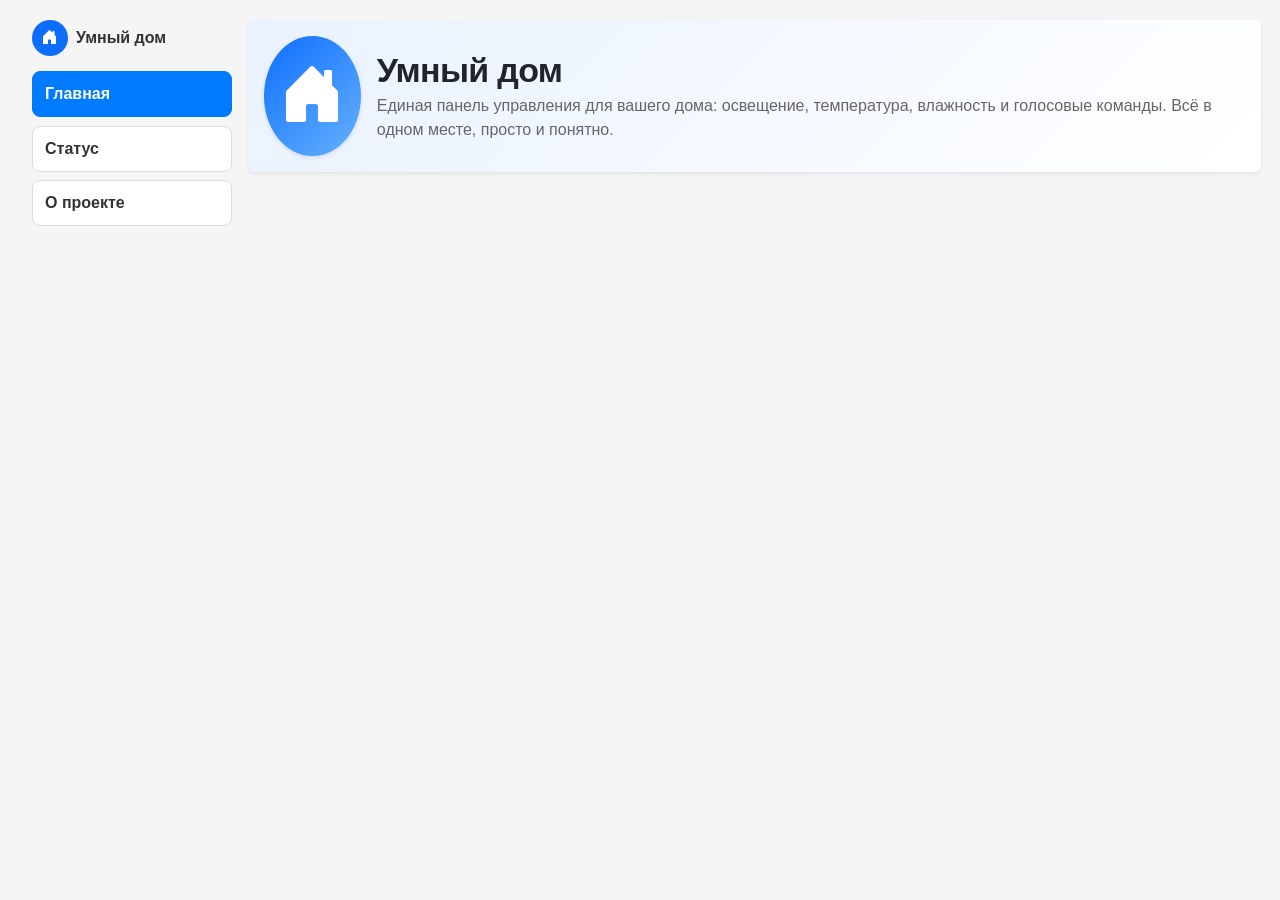
==== static/templates/index.html @ aaf6d6c1 "kaka" ====
<!DOCTYPE html>
<html lang="ru">
<head>
    <meta charset="UTF-8">
    <meta name="viewport" content="width=device-width, initial-scale=1, maximum-scale=1" />
    <title>Умный дом</title>
    <link href="https://cdn.jsdelivr.net/npm/bootstrap@5.3.3/dist/css/bootstrap.min.css" rel="stylesheet">
    <link href="https://cdn.jsdelivr.net/npm/bootstrap-icons@1.11.3/font/bootstrap-icons.css" rel="stylesheet">
    <link rel="stylesheet" href="/static/css/main.css">
    <style>
      .layout { display: flex; gap: 16px; }
      #sidebar { width: 200px; min-width: 200px; }
      #sidebar .tab-btn { display: block; width: 100%; text-align: left; padding: 10px 12px; border: 1px solid #d0d7de; background: #ffffff; color:#0a0a0a; border-radius: 8px; margin-bottom: 8px; cursor: pointer; font-weight: 600; }
      #sidebar .tab-btn.active { background: #0d6efd; color: #fff; border-color: #0d6efd; }
      #sidebar .tab-btn:hover { background:#f1f5ff; }
      main { flex: 1; }
      .hero { display: flex; align-items: center; gap: 16px; padding: 32px 0; }
      .hero-logo { width: 120px; height: 120px; border-radius: 50%; background: linear-gradient(135deg, #0d6efd, #66b2ff); display:flex; align-items:center; justify-content:center; color:#fff; font-size: 64px; box-shadow: 0 8px 24px rgba(13,110,253,0.25); }
      .hero-title { margin: 0; font-size: 28px; }
      .hero-sub { margin: 4px 0 0 0; color: #444; line-height:1.5; }
    </style>
</head>
<body>
  <div class="container-fluid layout">
    <aside id="sidebar" class="col-12 col-md-3 col-lg-2">
      <div class="d-flex align-items-center gap-2 mb-3">
        <div class="d-flex align-items-center justify-content-center rounded-circle" style="width:36px;height:36px;background:#0d6efd;color:#fff;font-weight:700;"><i class="bi bi-house-door-fill"></i></div>
        <div class="fw-bold">Умный дом</div>
      </div>
      <div class="nav flex-column nav-pills" role="tablist" aria-orientation="vertical">
        <button class="tab-btn btn btn-outline-primary active w-100 mb-2" data-tab="tab-home">Главная</button>
        <button class="tab-btn btn btn-outline-primary w-100 mb-2" data-tab="tab-status">Статус</button>
        <button class="tab-btn btn btn-outline-primary w-100" data-tab="tab-about">О проекте</button>
      </div>
    </aside>

    <main class="col-12 col-md-9 col-lg-10">
      <section id="tab-home" class="tab-pane">
        <div class="hero card border-0 shadow-sm p-3" style="background: linear-gradient(135deg, #e9f2ff, #ffffff);">
          <div class="d-flex align-items-center gap-3">
            <div class="hero-logo d-flex align-items-center justify-content-center bg-primary text-white"><i class="bi bi-house-door-fill"></i></div>
            <div>
              <h1 class="hero-title">Умный дом</h1>
              <p class="hero-sub mb-0">Единая панель управления для вашего дома: освещение, температура, влажность и голосовые команды. Всё в одном месте, просто и понятно.</p>
            </div>
          </div>
        </div>
      </section>

      <section id="tab-status" class="tab-pane" style="display:none;">
        <div id="status" class="card border-0 shadow-sm mb-3 p-3">
          <h2 class="mb-3">Статус устройств</h2>
          <div id="status-grid" class="status-grid"></div>
        </div>
        
        <div id="voice" class="card border-0 shadow-sm mb-3 p-3">
          <h2>Голосовое управление</h2>
          <button id="voice-record" class="btn btn-primary" title="Зажмите и держите для записи голосовой команды"><i class="bi bi-mic-fill"></i></button>
          <div class="text-muted mt-2" style="font-size: 14px;">Зажмите и держите кнопку для записи</div>
          <pre id="voice-out" class="mt-2"></pre>
        </div>
        
        <div id="command" class="card border-0 shadow-sm p-3">
          <h2>Команда</h2>
          <div class="d-flex gap-2 mb-2">
            <input type="text" id="command-input" class="form-control" placeholder="Например: включи свет в зале" />
            <button id="send-command" class="btn btn-primary">Отправить</button>
          </div>
          <div id="response" class="border-start border-3 border-primary bg-light rounded p-2" style="min-height: 20px;"></div>
        </div>
      </section>

      <section id="tab-about" class="tab-pane" style="display:none;">
        <div class="card border-0 shadow-sm p-3 mb-3">
          <h2>О проекте</h2>
          <div class="mt-2">
            <h3 class="text-primary mb-2">Web Service Home</h3>
            <p class="mb-1"><strong>Версия:</strong> 2.0.0</p>
            <p class="mb-1"><strong>Протокол:</strong> HTTPS</p>
            <p class="mb-1"><strong>Описание:</strong> Минималистичная сине‑белая тема. Управление устройствами и датчиками, голосовой ввод.</p>
            <p class="mb-0"><strong>Создано при поддержке:</strong> ИИ-COPILOT</p>
          </div>
        </div>
        <div class="card border-0 shadow-sm p-3">
          <h4 class="text-success"><i class="bi bi-mic-fill"></i> Распознавание речи</h4>
          <p class="mb-0">Система использует Whisper для распознавания голосовых команд на русском языке.</p>
        </div>
      </section>
    </main>
  </div>
  <script src="/static/js/script.js"></script>
</body>
</html>
---- static/css/main.css ----
/* Theme variables */
:root {
    --bg: #f5f5f5;
    --panel: #ffffff;
    --text: #333333;
    --muted: #666666;
    --primary: #007bff;
    --primary-hover: #0056b3;
    --border: #dddddd;
    --shadow: 0 2px 4px rgba(0,0,0,0.1);
    --radius: 8px;
}

/* Base */
body {
    font-family: Arial, sans-serif;
    color: var(--text);
    background: var(--bg);
    margin: 0;
    padding: 20px;
}

h1 { margin: 0 0 8px 0; font-weight: bold; }
h2 { margin: 0 0 12px 0; font-weight: bold; }

/* Panels */
#status, #command, #rooms, #voice, #camera, #about, #devices {
    background: var(--panel);
    border: 1px solid var(--border);
    border-radius: var(--radius);
    padding: 16px;
    box-shadow: var(--shadow);
    margin-bottom: 16px;
}

/* Sidebar tabs */
#sidebar .tab-btn {
    background: var(--panel) !important;
    color: var(--text) !important;
    border: 1px solid var(--border) !important;
    border-radius: var(--radius) !important;
    transition: background .15s ease, color .15s ease, border-color .15s ease, transform .05s ease;
}
#sidebar .tab-btn:hover { background: #f5f7ff !important; }
#sidebar .tab-btn.active { background: var(--primary) !important; color: #fff !important; border-color: var(--primary) !important; transform: translateY(-1px); }

/* Buttons */
button {
    padding: 8px 16px;
    background: var(--primary);
    color: white;
    border: none;
    border-radius: var(--radius);
    cursor: pointer;
}

button:hover {
    background: var(--primary-hover);
}

/* Voice recording button */
#voice-record {
    width: 80px;
    height: 80px;
    border-radius: 50%;
    background: var(--primary);
    color: white;
    border: none;
    cursor: pointer;
    font-size: 24px;
    font-weight: 600;
    display: flex;
    align-items: center;
    justify-content: center;
    transition: all 0.3s ease;
    box-shadow: 0 4px 12px rgba(13, 110, 253, 0.3);
    margin: 0 auto 16px auto;
}

#voice-record:hover {
    background: var(--primary-hover);
    transform: scale(1.05);
    box-shadow: 0 6px 16px rgba(13, 110, 253, 0.4);
}

#voice-record:active {
    transform: scale(0.95);
}

#voice-record.recording {
    background: #dc3545;
    animation: pulse 1.5s infinite;
}

@keyframes pulse {
    0% { transform: scale(1); }
    50% { transform: scale(1.1); }
    100% { transform: scale(1); }
}

/* Inputs */
input[type="text"], select {
    width: 100%;
    max-width: 480px;
    padding: 10px 12px;
    border: 1px solid var(--border);
    border-radius: 10px;
    background: #fff;
}

/* Range sliders */
input[type="range"] { width: 100%; accent-color: var(--primary); }

/* Room cards */
.room-card {
    background: var(--panel);
    border: 1px solid var(--border);
    border-radius: var(--radius);
    padding: 20px;
    margin-bottom: 20px;
    box-shadow: var(--shadow);
    transition: all 0.3s ease;
}

.room-card:hover {
    transform: translateY(-2px);
    box-shadow: 0 4px 12px rgba(0,0,0,0.15);
}

.room-card h3 {
    margin: 0 0 15px 0;
    color: var(--primary);
    font-size: 18px;
    font-weight: bold;
}

.room-stats {
    margin: 15px 0;
    font-size: 14px;
    line-height: 1.6;
}

.room-stats div {
    margin: 5px 0;
    padding: 5px 0;
    border-bottom: 1px solid #f0f0f0;
}

.room-controls {
    display: flex;
    gap: 15px;
    flex-wrap: wrap;
    margin-top: 15px;
}

.room-controls .control-group {
    display: flex;
    flex-direction: column;
    gap: 8px;
    min-width: 150px;
}

.room-controls button {
    padding: 8px 12px;
    font-size: 12px;
    border-radius: 6px;
}

.light-btn-on {
    background: #28a745 !important;
    color: white !important;
    font-weight: bold;
    font-size: 14px;
    padding: 12px 20px;
    border-radius: 8px;
    border: none;
    cursor: pointer;
    transition: all 0.3s ease;
    box-shadow: 0 2px 4px rgba(40, 167, 69, 0.3);
    margin-right: 10px;
}

.light-btn-on:hover {
    background: #218838 !important;
    transform: translateY(-1px);
    box-shadow: 0 4px 8px rgba(40, 167, 69, 0.4);
}

.light-btn-off {
    background: #dc3545 !important;
    color: white !important;
    font-weight: bold;
    font-size: 14px;
    padding: 12px 20px;
    border-radius: 8px;
    border: none;
    cursor: pointer;
    transition: all 0.3s ease;
    box-shadow: 0 2px 4px rgba(220, 53, 69, 0.3);
}

.light-btn-off:hover {
    background: #c82333 !important;
    transform: translateY(-1px);
    box-shadow: 0 4px 8px rgba(220, 53, 69, 0.4);
}

.light-btn-on:disabled, .light-btn-off:disabled {
    background: #6c757d !important;
    cursor: not-allowed;
    opacity: 0.7;
}

/* Curtain buttons */
.curtain-btn-open {
    background: #17a2b8 !important;
    color: white !important;
    font-weight: bold;
    font-size: 14px;
    padding: 12px 20px;
    border-radius: 8px;
    border: none;
    cursor: pointer;
    transition: all 0.3s ease;
    box-shadow: 0 2px 4px rgba(23, 162, 184, 0.3);
    margin-right: 10px;
}

.curtain-btn-open:hover {
    background: #138496 !important;
    transform: translateY(-1px);
    box-shadow: 0 4px 8px rgba(23, 162, 184, 0.4);
}

.curtain-btn-close {
    background: #6c757d !important;
    color: white !important;
    font-weight: bold;
    font-size: 14px;
    padding: 12px 20px;
    border-radius: 8px;
    border: none;
    cursor: pointer;
    transition: all 0.3s ease;
    box-shadow: 0 2px 4px rgba(108, 117, 125, 0.3);
}

.curtain-btn-close:hover {
    background: #5a6268 !important;
    transform: translateY(-1px);
    box-shadow: 0 4px 8px rgba(108, 117, 125, 0.4);
}

/* Vacuum buttons */
.vacuum-btn-start {
    background: #fd7e14 !important;
    color: white !important;
    font-weight: bold;
    font-size: 14px;
    padding: 12px 20px;
    border-radius: 8px;
    border: none;
    cursor: pointer;
    transition: all 0.3s ease;
    box-shadow: 0 2px 4px rgba(253, 126, 20, 0.3);
    margin-right: 10px;
}

.vacuum-btn-start:hover {
    background: #e8650e !important;
    transform: translateY(-1px);
    box-shadow: 0 4px 8px rgba(253, 126, 20, 0.4);
}

.vacuum-btn-stop {
    background: #dc3545 !important;
    color: white !important;
    font-weight: bold;
    font-size: 14px;
    padding: 12px 20px;
    border-radius: 8px;
    border: none;
    cursor: pointer;
    transition: all 0.3s ease;
    box-shadow: 0 2px 4px rgba(220, 53, 69, 0.3);
}

.vacuum-btn-stop:hover {
    background: #c82333 !important;
    transform: translateY(-1px);
    box-shadow: 0 4px 8px rgba(220, 53, 69, 0.4);
}

.curtain-btn-open:disabled, .curtain-btn-close:disabled,
.vacuum-btn-start:disabled, .vacuum-btn-stop:disabled {
    background: #6c757d !important;
    cursor: not-allowed;
    opacity: 0.7;
}

.room-sliders {
    margin-top: 20px;
    padding-top: 15px;
    border-top: 1px solid #f0f0f0;
}

.slider-group {
    margin: 15px 0;
}

.slider-group label {
    display: block;
    margin-bottom: 8px;
    font-weight: bold;
    color: var(--text);
}

.slider-group input[type="range"] {
    width: 100%;
    height: 6px;
    border-radius: 3px;
    background: #ddd;
    outline: none;
    -webkit-appearance: none;
    appearance: none;
}

.slider-group input[type="range"]::-webkit-slider-thumb {
    -webkit-appearance: none;
    appearance: none;
    width: 20px;
    height: 20px;
    border-radius: 50%;
    background: var(--primary);
    cursor: pointer;
}

.slider-group input[type="range"]::-moz-range-thumb {
    width: 20px;
    height: 20px;
    border-radius: 50%;
    background: var(--primary);
    cursor: pointer;
    border: none;
}
.room-card b { font-size: 16px; }
.room-card .t-val, .room-card .h-val { font-weight: 700; }

/* Room visual header */
.room-card .room-hero { position: relative; height: 140px; border-radius: 10px; overflow: hidden; background: linear-gradient(180deg, #eef2ff 0%, #f6f8ff 100%); border: 1px solid var(--border); }
.room-card .room-hero-img { width:100%; height:100%; object-fit: cover; display:block; opacity: .25; filter: saturate(1.05) contrast(1.05); }
.room-card .overlay { display:none; }
.room-card .room-hero-emoji { position:absolute; left:12px; top:10px; font-size:56px; z-index:1; filter: drop-shadow(0 1px 4px rgba(0,0,0,0.25)); }
.room-card .room-hero-content { position: absolute; left: 88px; right: 12px; bottom: 12px; display:flex; align-items:center; justify-content: space-between; gap:10px; color: var(--text); z-index:1; }
.room-card .room-title { font-size: 20px; font-weight: 800; text-shadow: none; }
.room-card .room-actions button { background: #fff; color: var(--text); border:1px solid var(--border); }
.room-card .room-actions button:hover { background: #f5f7ff; }
.room-card .room-body { margin-top: 10px; display: grid; grid-template-columns: 1fr 1fr; gap: 10px; }
.room-stat { background:#fff; border:1px solid var(--border); border-radius:10px; padding:10px; display:flex; align-items:center; justify-content:space-between; }
.room-stat .label { color: var(--muted); }

/* Status grid */
.status-grid { display: grid; grid-template-columns: repeat(auto-fill,minmax(280px,1fr)); gap: 12px; }
.status-card .title { font-weight:700; }
.status-card .line { display:flex; justify-content:space-between; color:var(--muted); margin: 6px 0; }

/* Hero */
.hero-logo { box-shadow: var(--shadow) !important; }
.hero-title { font-size: 34px !important; font-weight: 800; letter-spacing: -0.02em; }
.hero-sub { font-size: 16px !important; color: var(--muted) !important; }

/* Video */
#camera-video { box-shadow: var(--shadow); border: 1px solid var(--border); width: 100%; max-width: 640px; }

/* Pre blocks */
pre { background: #111827; color: #e5e7eb; padding: 12px; border-radius: 10px; overflow: auto; }

/* Layout */
.layout { align-items: flex-start; }

/* Image inside room hero */
.room-card .room-hero-img { width:100%; height:100%; object-fit: cover; display:block; }
.room-card .room-hero { position: relative; }
.room-card .room-hero > .overlay { content:""; position:absolute; inset:0; background: linear-gradient(180deg, rgba(0,0,0,0.0) 0%, rgba(0,0,0,0.55) 100%); }

/* Emoji icon fallback inside hero */
.room-card .room-hero-emoji { position:absolute; right:12px; bottom:10px; font-size:48px; z-index:1; filter: drop-shadow(0 2px 6px rgba(0,0,0,0.5)); }

@media (max-width: 920px) {
  .layout { flex-direction: column; }
  #sidebar { width: auto; min-width: 0; }
  #sidebar > div { margin-bottom: 8px !important; }
  #sidebar .tab-btn { display:inline-block; width:auto; margin: 4px 6px 4px 0; }
  main { width: 100%; }
  body { padding: 12px; }
  .hero { gap: 12px; padding: 16px 0; }
  .hero-logo { width: 88px; height: 88px; font-size: 44px; }
  .hero-title { font-size: 24px !important; }
  .room-card .room-hero { height: 120px; }
  .room-card .room-hero-emoji { font-size: 44px; }
  button { padding: 8px 12px; }
  input[type="text"], select { max-width: 100%; }
  #camera-video { max-width: 100%; }
  
  /* Voice section mobile */
  #voice {
    text-align: center;
  }
  
  /* Quick commands mobile layout */
  #command > div:first-child {
    display: grid;
    grid-template-columns: 1fr 1fr;
    gap: 8px;
  }
}

@media (max-width: 520px) {
  .room-card .room-body { grid-template-columns: 1fr; }
  .room-card .room-actions button { padding: 6px 10px; }
  .status-grid { grid-template-columns: 1fr; }
  
  /* Voice button mobile */
  #voice-record {
    width: 70px;
    height: 70px;
    font-size: 16px;
  }
  
  /* Quick commands mobile */
  .quick-btn {
    padding: 6px 10px;
    font-size: 12px;
    flex: 1;
    min-width: 0;
  }
  
  /* Command input mobile */
  #command-input {
    font-size: 16px; /* Prevents zoom on iOS */
  }
  
  /* Status cards mobile */
  .status-card {
    padding: 12px;
  }
  
  .status-card .line {
    font-size: 14px;
  }
}

/* Simple controls */
.simple-controls {
    display: flex;
    gap: 10px;
    margin-bottom: 20px;
    align-items: center;
}

.simple-controls select {
    padding: 8px;
    border: 1px solid var(--border);
    border-radius: var(--radius);
}

.device-item {
    display: flex;
    justify-content: space-between;
    align-items: center;
    padding: 10px;
    background: var(--panel);
    border: 1px solid var(--border);
    border-radius: var(--radius);
    margin-bottom: 8px;
}

.device-info {
    font-size: 14px;
}

.device-actions {
    display: flex;
    gap: 5px;
}

.device-actions button {
    padding: 4px 8px;
    font-size: 12px;
}

.control-group {
    display: flex;
    flex-direction: column;
    gap: 8px;
}

.control-group label {
    font-weight: 600;
    color: var(--text);
}

.control-group select {
    padding: 10px 12px;
    border: 1px solid var(--border);
    border-radius: 8px;
    background: var(--panel);
    color: var(--text);
    font-size: 14px;
}

.control-group button {
    padding: 12px 20px;
    background: var(--primary);
    color: white;
    border: none;
    border-radius: 8px;
    font-weight: 600;
    cursor: pointer;
    transition: background-color 0.2s;
}

.control-group button:hover {
    background: var(--primary-hover);
}

#device-status-display {
    background: #f8f9fa;
    border: 1px solid var(--border);
    border-radius: 8px;
    padding: 16px;
    margin-top: 16px;
}

.vacuum-progress {
    margin-top: 10px;
}

.progress-bar {
    width: 100%;
    height: 20px;
    background: #e5e7eb;
    border-radius: 10px;
    overflow: hidden;
}

.progress-fill {
    height: 100%;
    background: linear-gradient(90deg, #10b981, #059669);
    transition: width 0.3s ease;
    border-radius: 10px;
}

/* Быстрые кнопки команд */
.quick-btn {
    padding: 10px 18px;
    background: #ffffff;
    color: #333333;
    border: 2px solid var(--primary);
    border-radius: 8px;
    cursor: pointer;
    font-size: 14px;
    font-weight: 600;
    transition: all 0.2s ease;
    white-space: nowrap;
    box-shadow: 0 2px 4px rgba(0,0,0,0.05);
}

.quick-btn:hover {
    background: var(--primary);
    color: white;
    border-color: var(--primary);
    transform: translateY(-2px);
    box-shadow: 0 4px 8px rgba(0,123,255,0.3);
}

.quick-btn:active {
    transform: translateY(0);
    background: var(--primary-hover);
}
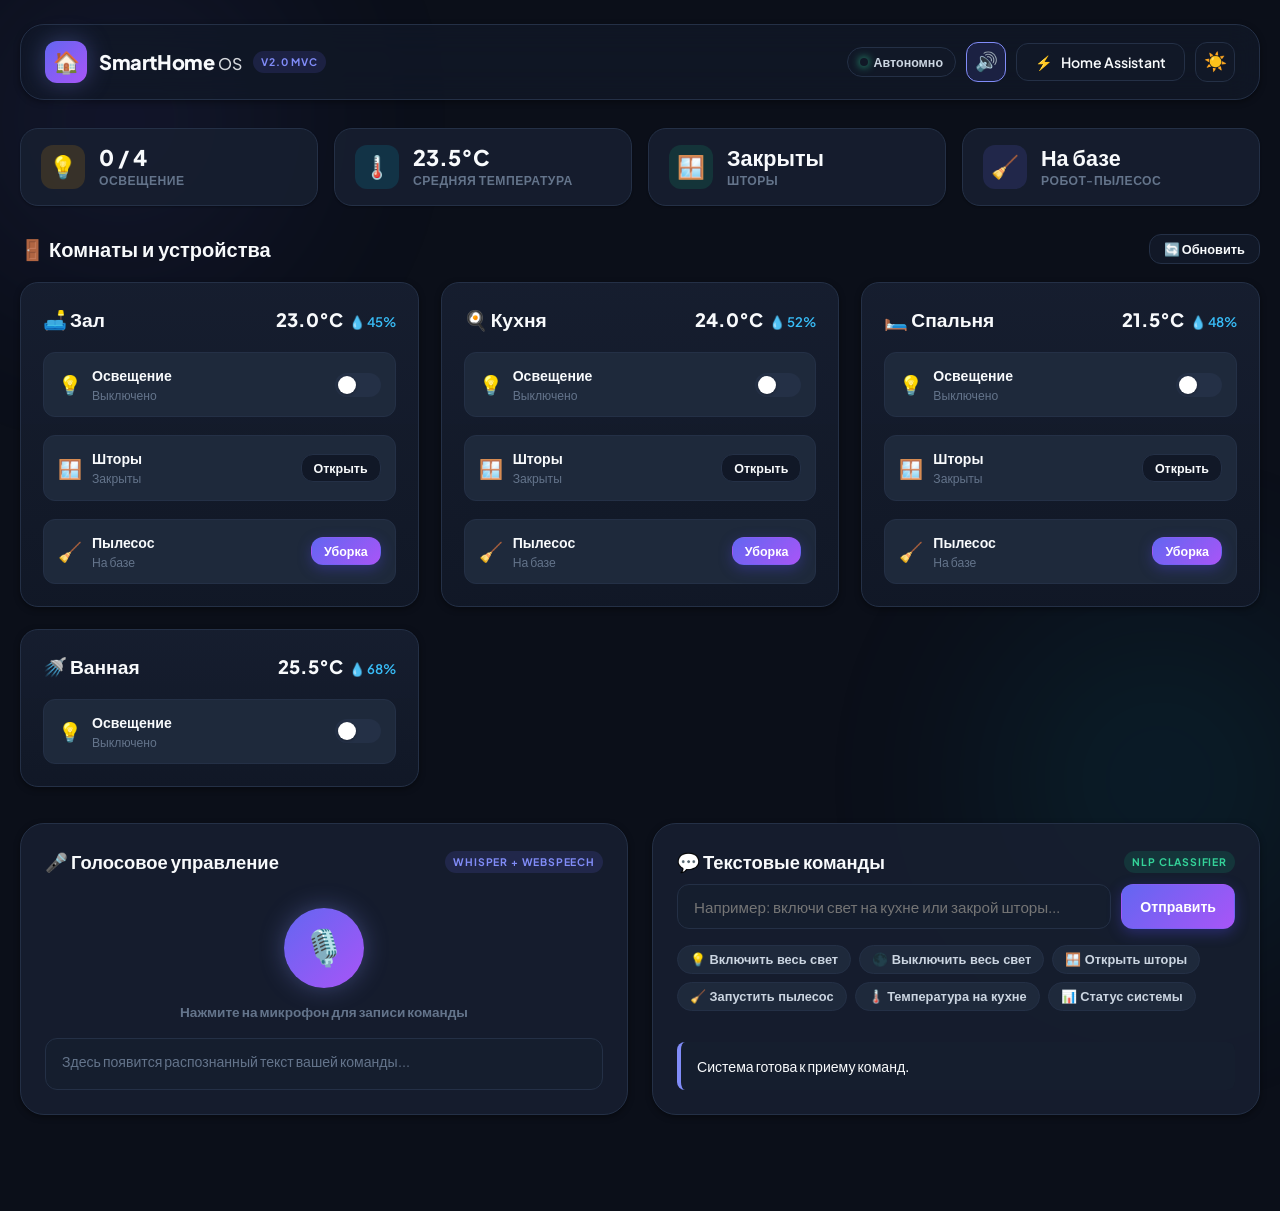
==== commit 1aa14751: "feat: initial public release of SmartHome OS (web-Service_Home v2.0)" ====
--- a/static/templates/index.html
+++ b/static/templates/index.html
@@ -1,93 +1,185 @@
-<!DOCTYPE html>
-<html lang="ru">
+﻿<!DOCTYPE html>
+<html lang="ru" data-theme="dark">
 <head>
-    <meta charset="UTF-8">
-    <meta name="viewport" content="width=device-width, initial-scale=1, maximum-scale=1" />
-    <title>Умный дом</title>
-    <link href="https://cdn.jsdelivr.net/npm/bootstrap@5.3.3/dist/css/bootstrap.min.css" rel="stylesheet">
-    <link href="https://cdn.jsdelivr.net/npm/bootstrap-icons@1.11.3/font/bootstrap-icons.css" rel="stylesheet">
-    <link rel="stylesheet" href="/static/css/main.css">
-    <style>
-      .layout { display: flex; gap: 16px; }
-      #sidebar { width: 200px; min-width: 200px; }
-      #sidebar .tab-btn { display: block; width: 100%; text-align: left; padding: 10px 12px; border: 1px solid #d0d7de; background: #ffffff; color:#0a0a0a; border-radius: 8px; margin-bottom: 8px; cursor: pointer; font-weight: 600; }
-      #sidebar .tab-btn.active { background: #0d6efd; color: #fff; border-color: #0d6efd; }
-      #sidebar .tab-btn:hover { background:#f1f5ff; }
-      main { flex: 1; }
-      .hero { display: flex; align-items: center; gap: 16px; padding: 32px 0; }
-      .hero-logo { width: 120px; height: 120px; border-radius: 50%; background: linear-gradient(135deg, #0d6efd, #66b2ff); display:flex; align-items:center; justify-content:center; color:#fff; font-size: 64px; box-shadow: 0 8px 24px rgba(13,110,253,0.25); }
-      .hero-title { margin: 0; font-size: 28px; }
-      .hero-sub { margin: 4px 0 0 0; color: #444; line-height:1.5; }
-    </style>
+    <meta charset="UTF-8" />
+    <meta name="viewport" content="width=device-width, initial-scale=1.0" />
+    <title>SmartHome OS — Единая панель управления умным домом</title>
+    <meta name="description" content="Интеллектуальная система управления умным домом с поддержкой голосовых команд Whisper, Web Speech API и Home Assistant" />
+    <link rel="stylesheet" href="/static/css/main.css" />
 </head>
 <body>
-  <div class="container-fluid layout">
-    <aside id="sidebar" class="col-12 col-md-3 col-lg-2">
-      <div class="d-flex align-items-center gap-2 mb-3">
-        <div class="d-flex align-items-center justify-content-center rounded-circle" style="width:36px;height:36px;background:#0d6efd;color:#fff;font-weight:700;"><i class="bi bi-house-door-fill"></i></div>
-        <div class="fw-bold">Умный дом</div>
-      </div>
-      <div class="nav flex-column nav-pills" role="tablist" aria-orientation="vertical">
-        <button class="tab-btn btn btn-outline-primary active w-100 mb-2" data-tab="tab-home">Главная</button>
-        <button class="tab-btn btn btn-outline-primary w-100 mb-2" data-tab="tab-status">Статус</button>
-        <button class="tab-btn btn btn-outline-primary w-100" data-tab="tab-about">О проекте</button>
-      </div>
-    </aside>
+    <div class="app-container">
+        <!-- Header -->
+        <header class="header-bar">
+            <a href="/" class="brand">
+                <div class="brand-icon">🏠</div>
+                <div>
+                    <div>SmartHome <span style="font-size: 0.8em; font-weight: 500; opacity: 0.85;">OS</span></div>
+                </div>
+                <span class="brand-badge">v2.0 MVC</span>
+            </a>
 
-    <main class="col-12 col-md-9 col-lg-10">
-      <section id="tab-home" class="tab-pane">
-        <div class="hero card border-0 shadow-sm p-3" style="background: linear-gradient(135deg, #e9f2ff, #ffffff);">
-          <div class="d-flex align-items-center gap-3">
-            <div class="hero-logo d-flex align-items-center justify-content-center bg-primary text-white"><i class="bi bi-house-door-fill"></i></div>
-            <div>
-              <h1 class="hero-title">Умный дом</h1>
-              <p class="hero-sub mb-0">Единая панель управления для вашего дома: освещение, температура, влажность и голосовые команды. Всё в одном месте, просто и понятно.</p>
+            <div class="header-actions">
+                <!-- SSE Online Indicator -->
+                <div class="status-pill" id="sseStatusPill" title="Статус реального времени">
+                    <span class="pulse-dot" id="sseDot"></span>
+                    <span id="sseText">Онлайн (SSE)</span>
+                </div>
+
+                <!-- Text-to-Speech Toggle -->
+                <button type="button" class="icon-btn" id="ttsToggleBtn" onclick="toggleTTS()" title="Озвучивать ответы голосом">
+                    <span id="ttsIcon">🔊</span>
+                </button>
+
+                <!-- Home Assistant Bridge Modal Trigger -->
+                <button type="button" class="btn btn-secondary" onclick="openHAModal()" title="Статус интеграции Home Assistant">
+                    <span>⚡</span>
+                    <span>Home Assistant</span>
+                </button>
+
+                <!-- Theme Toggle -->
+                <button type="button" class="icon-btn" id="themeToggleBtn" onclick="toggleTheme()" title="Переключить тему">
+                    <span id="themeIcon">☀️</span>
+                </button>
             </div>
-          </div>
+        </header>
+
+        <!-- Quick Stats Ribbon -->
+        <section class="stats-ribbon">
+            <div class="stat-card">
+                <div class="stat-icon" style="background: rgba(245, 158, 11, 0.15); color: #f59e0b;">💡</div>
+                <div>
+                    <div class="stat-value" id="statLights">0 / 4</div>
+                    <div class="stat-label">Освещение</div>
+                </div>
+            </div>
+
+            <div class="stat-card">
+                <div class="stat-icon" style="background: rgba(6, 182, 212, 0.15); color: #06b6d4;">🌡️</div>
+                <div>
+                    <div class="stat-value" id="statTemp">22.5°C</div>
+                    <div class="stat-label">Средняя температура</div>
+                </div>
+            </div>
+
+            <div class="stat-card">
+                <div class="stat-icon" style="background: rgba(16, 185, 129, 0.15); color: #10b981;">🪟</div>
+                <div>
+                    <div class="stat-value" id="statCurtains">Закрыты</div>
+                    <div class="stat-label">Шторы</div>
+                </div>
+            </div>
+
+            <div class="stat-card">
+                <div class="stat-icon" style="background: rgba(99, 102, 241, 0.15); color: #6366f1;">🧹</div>
+                <div>
+                    <div class="stat-value" id="statVacuum">Остановлен</div>
+                    <div class="stat-label">Робот-пылесос</div>
+                </div>
+            </div>
+        </section>
+
+        <!-- Rooms Grid -->
+        <section>
+            <div class="section-header">
+                <h2 class="section-title">
+                    <span>🚪 Комнаты и устройства</span>
+                </h2>
+                <button type="button" class="btn btn-secondary" style="font-size: 0.8rem; padding: 6px 14px;" onclick="loadStatus()">
+                    🔄 Обновить
+                </button>
+            </div>
+
+            <div id="roomsGrid" class="rooms-grid">
+                <!-- Dynamically populated by script.js -->
+            </div>
+        </section>
+
+        <!-- Voice & Command Control Deck -->
+        <section class="control-deck">
+            <!-- Voice Studio -->
+            <div class="deck-card">
+                <div class="section-header" style="margin-bottom: 8px;">
+                    <h3 class="section-title" style="font-size: 1.15rem;">
+                        <span>🎤 Голосовое управление</span>
+                    </h3>
+                    <span class="brand-badge" style="background: var(--primary-light); color: var(--primary);">Whisper + WebSpeech</span>
+                </div>
+
+                <div class="mic-wrapper">
+                    <button type="button" class="mic-btn" id="micBtn" title="Нажмите или удерживайте для голосовой команды">
+                        🎙️
+                    </button>
+                    <div class="mic-hint" id="micHint">Нажмите на микрофон для записи команды</div>
+                </div>
+
+                <div class="transcript-box" id="voiceTranscript">
+                    <span style="color: var(--text-muted);">Здесь появится распознанный текст вашей команды...</span>
+                </div>
+            </div>
+
+            <!-- Command Console -->
+            <div class="deck-card">
+                <div class="section-header" style="margin-bottom: 8px;">
+                    <h3 class="section-title" style="font-size: 1.15rem;">
+                        <span>💬 Текстовые команды</span>
+                    </h3>
+                    <span class="brand-badge" style="background: var(--success-light); color: var(--success);">NLP Classifier</span>
+                </div>
+
+                <div class="command-input-row">
+                    <input type="text" id="commandInput" class="command-input" placeholder="Например: включи свет на кухне или закрой шторы..." autocomplete="off" />
+                    <button type="button" class="btn btn-primary" id="sendCommandBtn" onclick="sendCommand()">
+                        Отправить
+                    </button>
+                </div>
+
+                <!-- Quick Command Preset Chips -->
+                <div class="quick-chips">
+                    <button type="button" class="quick-chip" onclick="quickCommand('включи свет везде')">💡 Включить весь свет</button>
+                    <button type="button" class="quick-chip" onclick="quickCommand('выключи свет везде')">🌑 Выключить весь свет</button>
+                    <button type="button" class="quick-chip" onclick="quickCommand('открой шторы в зале')">🪟 Открыть шторы</button>
+                    <button type="button" class="quick-chip" onclick="quickCommand('запусти пылесос в зале')">🧹 Запустить пылесос</button>
+                    <button type="button" class="quick-chip" onclick="quickCommand('какая температура на кухне')">🌡️ Температура на кухне</button>
+                    <button type="button" class="quick-chip" onclick="quickCommand('статус устройств')">📊 Статус системы</button>
+                </div>
+
+                <div class="response-box" id="commandResponse">
+                    <span>Система готова к приему команд.</span>
+                </div>
+            </div>
+        </section>
+    </div>
+
+    <!-- Home Assistant Modal -->
+    <div id="haModal" class="hidden" style="position: fixed; top: 0; left: 0; width: 100vw; height: 100vh; background: rgba(15, 23, 42, 0.7); backdrop-filter: blur(8px); z-index: 1000; display: flex; align-items: center; justify-content: center; padding: 20px;" onclick="if(event.target === this) closeHAModal()">
+        <div style="background: var(--bg-surface); border: 1px solid var(--border); border-radius: var(--radius-xl); width: 100%; max-width: 540px; padding: 28px; box-shadow: var(--shadow-lg);">
+            <div style="display: flex; justify-content: space-between; align-items: center; margin-bottom: 18px;">
+                <h3 style="font-size: 1.25rem; font-weight: 800; color: var(--text-primary); display: flex; align-items: center; gap: 8px;">
+                    <span>⚡ Home Assistant Мост</span>
+                </h3>
+                <button type="button" style="background:none; border:none; font-size:1.5rem; color:var(--text-muted); cursor:pointer;" onclick="closeHAModal()">&times;</button>
+            </div>
+            
+            <p style="font-size: 0.9rem; color: var(--text-secondary); line-height: 1.6; margin-bottom: 20px;">
+                Сервис поддерживает двухстороннюю бесшовную синхронизацию с сервером <strong>Home Assistant</strong> через REST API и MQTT брокер.
+            </p>
+
+            <div style="background: var(--bg-muted); border-radius: var(--radius-md); padding: 16px; margin-bottom: 20px; font-size: 0.88rem; color: var(--text-secondary); line-height: 1.8;">
+                <div>🌐 <strong>Адрес (HA_URL):</strong> <code style="color: var(--primary);">http://homeassistant.local:8123</code></div>
+                <div>🔑 <strong>Авторизация:</strong> Long-Lived Access Token в файле <code>.env</code></div>
+                <div>📡 <strong>MQTT Топик:</strong> <code>homeassistant/voice/commands</code></div>
+            </div>
+
+            <div style="display: flex; justify-content: flex-end; gap: 10px;">
+                <button type="button" class="btn btn-secondary" onclick="closeHAModal()">Закрыть</button>
+            </div>
         </div>
-      </section>
+    </div>
 
-      <section id="tab-status" class="tab-pane" style="display:none;">
-        <div id="status" class="card border-0 shadow-sm mb-3 p-3">
-          <h2 class="mb-3">Статус устройств</h2>
-          <div id="status-grid" class="status-grid"></div>
-        </div>
-        
-        <div id="voice" class="card border-0 shadow-sm mb-3 p-3">
-          <h2>Голосовое управление</h2>
-          <button id="voice-record" class="btn btn-primary" title="Зажмите и держите для записи голосовой команды"><i class="bi bi-mic-fill"></i></button>
-          <div class="text-muted mt-2" style="font-size: 14px;">Зажмите и держите кнопку для записи</div>
-          <pre id="voice-out" class="mt-2"></pre>
-        </div>
-        
-        <div id="command" class="card border-0 shadow-sm p-3">
-          <h2>Команда</h2>
-          <div class="d-flex gap-2 mb-2">
-            <input type="text" id="command-input" class="form-control" placeholder="Например: включи свет в зале" />
-            <button id="send-command" class="btn btn-primary">Отправить</button>
-          </div>
-          <div id="response" class="border-start border-3 border-primary bg-light rounded p-2" style="min-height: 20px;"></div>
-        </div>
-      </section>
+    <!-- Toast Notification Container -->
+    <div id="toastContainer" class="toast-container"></div>
 
-      <section id="tab-about" class="tab-pane" style="display:none;">
-        <div class="card border-0 shadow-sm p-3 mb-3">
-          <h2>О проекте</h2>
-          <div class="mt-2">
-            <h3 class="text-primary mb-2">Web Service Home</h3>
-            <p class="mb-1"><strong>Версия:</strong> 2.0.0</p>
-            <p class="mb-1"><strong>Протокол:</strong> HTTPS</p>
-            <p class="mb-1"><strong>Описание:</strong> Минималистичная сине‑белая тема. Управление устройствами и датчиками, голосовой ввод.</p>
-            <p class="mb-0"><strong>Создано при поддержке:</strong> ИИ-COPILOT</p>
-          </div>
-        </div>
-        <div class="card border-0 shadow-sm p-3">
-          <h4 class="text-success"><i class="bi bi-mic-fill"></i> Распознавание речи</h4>
-          <p class="mb-0">Система использует Whisper для распознавания голосовых команд на русском языке.</p>
-        </div>
-      </section>
-    </main>
-  </div>
-  <script src="/static/js/script.js"></script>
+    <script src="/static/js/script.js"></script>
 </body>
 </html>
--- a/static/css/main.css
+++ b/static/css/main.css
@@ -1,580 +1,721 @@
-/* Theme variables */
+﻿/* ===================================================================
+   SmartHome OS - Modern Glassmorphic Design System
+   =================================================================== */
+
+@import url('https://fonts.googleapis.com/css2?family=Plus+Jakarta+Sans:wght@300;400;500;600;700;800&display=swap');
+
 :root {
-    --bg: #f5f5f5;
-    --panel: #ffffff;
-    --text: #333333;
-    --muted: #666666;
-    --primary: #007bff;
-    --primary-hover: #0056b3;
-    --border: #dddddd;
-    --shadow: 0 2px 4px rgba(0,0,0,0.1);
-    --radius: 8px;
-}
-
-/* Base */
+    /* Light Theme */
+    --bg-base: #f1f5f9;
+    --bg-surface: #ffffff;
+    --bg-surface-elevated: #ffffff;
+    --bg-glass: rgba(255, 255, 255, 0.8);
+    --bg-glass-card: rgba(255, 255, 255, 0.9);
+    --bg-muted: #f8fafc;
+    --bg-input: #f8fafc;
+
+    --text-primary: #0f172a;
+    --text-secondary: #475569;
+    --text-muted: #94a3b8;
+
+    --primary: #4f46e5;
+    --primary-hover: #4338ca;
+    --primary-light: #eef2ff;
+    --primary-gradient: linear-gradient(135deg, #4f46e5 0%, #7c3aed 100%);
+    --card-gradient: linear-gradient(180deg, #ffffff 0%, #f8fafc 100%);
+
+    --accent-cyan: #06b6d4;
+    --accent-amber: #f59e0b;
+    --success: #10b981;
+    --success-light: #ecfdf5;
+    --danger: #ef4444;
+    --danger-light: #fef2f2;
+
+    --border: #e2e8f0;
+    --border-light: #f1f5f9;
+    --border-focus: #818cf8;
+
+    --shadow-xs: 0 1px 2px rgba(15, 23, 42, 0.05);
+    --shadow-sm: 0 2px 6px rgba(15, 23, 42, 0.06);
+    --shadow-md: 0 6px 16px -2px rgba(15, 23, 42, 0.08);
+    --shadow-lg: 0 16px 32px -4px rgba(15, 23, 42, 0.12);
+    --shadow-glow: 0 0 20px rgba(79, 70, 229, 0.25);
+
+    --radius-sm: 8px;
+    --radius-md: 12px;
+    --radius-lg: 18px;
+    --radius-xl: 24px;
+    --radius-full: 9999px;
+
+    --transition: all 0.25s cubic-bezier(0.4, 0, 0.2, 1);
+}
+
+[data-theme="dark"] {
+    /* Dark Theme */
+    --bg-base: #0b0f19;
+    --bg-surface: #111827;
+    --bg-surface-elevated: #1e293b;
+    --bg-glass: rgba(17, 24, 39, 0.8);
+    --bg-glass-card: rgba(23, 31, 48, 0.88);
+    --bg-muted: #1e293b;
+    --bg-input: #151e2e;
+
+    --text-primary: #f8fafc;
+    --text-secondary: #cbd5e1;
+    --text-muted: #64748b;
+
+    --primary: #818cf8;
+    --primary-hover: #6366f1;
+    --primary-light: rgba(99, 102, 241, 0.15);
+    --primary-gradient: linear-gradient(135deg, #6366f1 0%, #a855f7 100%);
+    --card-gradient: linear-gradient(180deg, rgba(23, 31, 48, 0.95) 0%, rgba(17, 24, 39, 0.98) 100%);
+
+    --accent-cyan: #38bdf8;
+    --accent-amber: #fbbf24;
+    --success: #34d399;
+    --success-light: rgba(16, 185, 129, 0.15);
+    --danger: #f87171;
+    --danger-light: rgba(239, 68, 68, 0.15);
+
+    --border: #243046;
+    --border-light: #1e293b;
+    --border-focus: #a5b4fc;
+
+    --shadow-xs: 0 1px 2px rgba(0, 0, 0, 0.3);
+    --shadow-sm: 0 2px 6px rgba(0, 0, 0, 0.4);
+    --shadow-md: 0 6px 16px rgba(0, 0, 0, 0.5);
+    --shadow-lg: 0 16px 32px rgba(0, 0, 0, 0.6);
+    --shadow-glow: 0 0 25px rgba(129, 140, 248, 0.35);
+}
+
+/* Reset & Basics */
+*, *::before, *::after {
+    box-sizing: border-box;
+    margin: 0;
+    padding: 0;
+}
+
 body {
-    font-family: Arial, sans-serif;
-    color: var(--text);
-    background: var(--bg);
-    margin: 0;
-    padding: 20px;
-}
-
-h1 { margin: 0 0 8px 0; font-weight: bold; }
-h2 { margin: 0 0 12px 0; font-weight: bold; }
-
-/* Panels */
-#status, #command, #rooms, #voice, #camera, #about, #devices {
-    background: var(--panel);
-    border: 1px solid var(--border);
-    border-radius: var(--radius);
-    padding: 16px;
-    box-shadow: var(--shadow);
-    margin-bottom: 16px;
-}
-
-/* Sidebar tabs */
-#sidebar .tab-btn {
-    background: var(--panel) !important;
-    color: var(--text) !important;
-    border: 1px solid var(--border) !important;
-    border-radius: var(--radius) !important;
-    transition: background .15s ease, color .15s ease, border-color .15s ease, transform .05s ease;
-}
-#sidebar .tab-btn:hover { background: #f5f7ff !important; }
-#sidebar .tab-btn.active { background: var(--primary) !important; color: #fff !important; border-color: var(--primary) !important; transform: translateY(-1px); }
+    font-family: 'Plus Jakarta Sans', -apple-system, BlinkMacSystemFont, "Segoe UI", Roboto, sans-serif;
+    background-color: var(--bg-base);
+    color: var(--text-primary);
+    min-height: 100vh;
+    line-height: 1.5;
+    transition: background-color 0.3s ease, color 0.3s ease;
+    overflow-x: hidden;
+    position: relative;
+}
+
+/* Ambient glow backgrounds */
+body::before, body::after {
+    content: '';
+    position: fixed;
+    width: 480px;
+    height: 480px;
+    border-radius: 50%;
+    pointer-events: none;
+    z-index: -1;
+    opacity: 0.15;
+    filter: blur(100px);
+}
+body::before {
+    top: -120px;
+    left: -120px;
+    background: radial-gradient(circle, #6366f1 0%, transparent 70%);
+}
+body::after {
+    bottom: -120px;
+    right: -120px;
+    background: radial-gradient(circle, #06b6d4 0%, transparent 70%);
+}
+
+.hidden {
+    display: none !important;
+}
+
+/* Container */
+.app-container {
+    max-width: 1360px;
+    margin: 0 auto;
+    padding: 24px 20px 60px;
+}
+
+/* ===================================================================
+   Header & Navbar
+   =================================================================== */
+
+.header-bar {
+    display: flex;
+    justify-content: space-between;
+    align-items: center;
+    padding: 16px 24px;
+    background: var(--bg-glass);
+    backdrop-filter: blur(16px);
+    -webkit-backdrop-filter: blur(16px);
+    border: 1px solid var(--border);
+    border-radius: var(--radius-xl);
+    box-shadow: var(--shadow-sm);
+    margin-bottom: 28px;
+    position: sticky;
+    top: 16px;
+    z-index: 100;
+}
+
+.brand {
+    display: flex;
+    align-items: center;
+    gap: 12px;
+    text-decoration: none;
+    color: var(--text-primary);
+    font-weight: 800;
+    font-size: 1.25rem;
+    letter-spacing: -0.02em;
+}
+
+.brand-icon {
+    width: 42px;
+    height: 42px;
+    border-radius: var(--radius-md);
+    background: var(--primary-gradient);
+    display: flex;
+    align-items: center;
+    justify-content: center;
+    color: white;
+    font-size: 1.35rem;
+    box-shadow: var(--shadow-glow);
+}
+
+.brand-badge {
+    font-size: 0.65rem;
+    font-weight: 700;
+    text-transform: uppercase;
+    letter-spacing: 0.08em;
+    padding: 3px 8px;
+    background: var(--primary-light);
+    color: var(--primary);
+    border-radius: var(--radius-full);
+}
+
+.header-actions {
+    display: flex;
+    align-items: center;
+    gap: 10px;
+}
+
+/* Status Pill */
+.status-pill {
+    display: inline-flex;
+    align-items: center;
+    gap: 6px;
+    font-size: 0.78rem;
+    font-weight: 600;
+    padding: 5px 12px;
+    border-radius: var(--radius-full);
+    background: var(--bg-surface);
+    border: 1px solid var(--border);
+    color: var(--text-secondary);
+}
+
+.pulse-dot {
+    width: 8px;
+    height: 8px;
+    border-radius: 50%;
+    background: var(--success);
+    box-shadow: 0 0 8px var(--success);
+    animation: pulse 2s infinite;
+}
+
+@keyframes pulse {
+    0% { transform: scale(0.95); box-shadow: 0 0 0 0 rgba(16, 185, 129, 0.7); }
+    70% { transform: scale(1); box-shadow: 0 0 0 6px rgba(16, 185, 129, 0); }
+    100% { transform: scale(0.95); box-shadow: 0 0 0 0 rgba(16, 185, 129, 0); }
+}
 
 /* Buttons */
-button {
-    padding: 8px 16px;
-    background: var(--primary);
-    color: white;
-    border: none;
-    border-radius: var(--radius);
+.icon-btn {
+    width: 40px;
+    height: 40px;
+    border-radius: var(--radius-md);
+    border: 1px solid var(--border);
+    background: var(--bg-surface);
+    color: var(--text-secondary);
+    display: flex;
+    align-items: center;
+    justify-content: center;
     cursor: pointer;
-}
-
-button:hover {
-    background: var(--primary-hover);
-}
-
-/* Voice recording button */
-#voice-record {
+    transition: var(--transition);
+    font-size: 1.15rem;
+}
+.icon-btn:hover {
+    background: var(--bg-muted);
+    color: var(--primary);
+    border-color: var(--border-focus);
+    transform: translateY(-2px);
+}
+.icon-btn.active {
+    background: var(--primary-light);
+    color: var(--primary);
+    border-color: var(--primary);
+}
+
+.btn {
+    display: inline-flex;
+    align-items: center;
+    justify-content: center;
+    gap: 8px;
+    font-family: inherit;
+    font-size: 0.88rem;
+    font-weight: 600;
+    padding: 9px 18px;
+    border-radius: var(--radius-md);
+    border: 1px solid transparent;
+    cursor: pointer;
+    transition: var(--transition);
+    text-decoration: none;
+    white-space: nowrap;
+}
+
+.btn-primary {
+    background: var(--primary-gradient);
+    color: #ffffff;
+    box-shadow: 0 4px 14px rgba(79, 70, 229, 0.35);
+}
+.btn-primary:hover {
+    box-shadow: 0 6px 20px rgba(79, 70, 229, 0.5);
+    transform: translateY(-2px);
+}
+
+.btn-secondary {
+    background: var(--bg-surface);
+    color: var(--text-primary);
+    border-color: var(--border);
+}
+.btn-secondary:hover {
+    background: var(--bg-muted);
+    border-color: var(--border-focus);
+}
+
+/* ===================================================================
+   Quick Stats Ribbon
+   =================================================================== */
+
+.stats-ribbon {
+    display: grid;
+    grid-template-columns: repeat(auto-fit, minmax(200px, 1fr));
+    gap: 16px;
+    margin-bottom: 28px;
+}
+
+.stat-card {
+    background: var(--bg-glass-card);
+    border: 1px solid var(--border);
+    border-radius: var(--radius-lg);
+    padding: 16px 20px;
+    display: flex;
+    align-items: center;
+    gap: 14px;
+    box-shadow: var(--shadow-xs);
+    transition: var(--transition);
+}
+.stat-card:hover {
+    transform: translateY(-2px);
+    box-shadow: var(--shadow-sm);
+    border-color: var(--border-focus);
+}
+
+.stat-icon {
+    width: 44px;
+    height: 44px;
+    border-radius: var(--radius-md);
+    display: flex;
+    align-items: center;
+    justify-content: center;
+    font-size: 1.4rem;
+}
+
+.stat-value {
+    font-size: 1.35rem;
+    font-weight: 800;
+    color: var(--text-primary);
+    line-height: 1.2;
+}
+
+.stat-label {
+    font-size: 0.76rem;
+    font-weight: 600;
+    color: var(--text-muted);
+    text-transform: uppercase;
+    letter-spacing: 0.04em;
+}
+
+/* ===================================================================
+   Rooms Grid & Device Cards
+   =================================================================== */
+
+.section-header {
+    display: flex;
+    justify-content: space-between;
+    align-items: center;
+    margin-bottom: 18px;
+}
+
+.section-title {
+    font-size: 1.25rem;
+    font-weight: 800;
+    color: var(--text-primary);
+    display: flex;
+    align-items: center;
+    gap: 8px;
+}
+
+.rooms-grid {
+    display: grid;
+    grid-template-columns: repeat(auto-fill, minmax(310px, 1fr));
+    gap: 22px;
+    margin-bottom: 36px;
+}
+
+.room-card {
+    background: var(--card-gradient);
+    border: 1px solid var(--border);
+    border-radius: var(--radius-lg);
+    padding: 22px;
+    box-shadow: var(--shadow-sm);
+    transition: var(--transition);
+    display: flex;
+    flex-direction: column;
+    gap: 18px;
+    position: relative;
+    overflow: hidden;
+}
+.room-card:hover {
+    transform: translateY(-4px);
+    box-shadow: var(--shadow-lg);
+    border-color: var(--border-focus);
+}
+
+.room-header {
+    display: flex;
+    justify-content: space-between;
+    align-items: center;
+}
+
+.room-name {
+    font-size: 1.2rem;
+    font-weight: 800;
+    color: var(--text-primary);
+    display: flex;
+    align-items: center;
+    gap: 8px;
+}
+
+/* Device Row Inside Room */
+.device-item {
+    display: flex;
+    justify-content: space-between;
+    align-items: center;
+    background: var(--bg-surface-elevated);
+    border: 1px solid var(--border);
+    border-radius: var(--radius-md);
+    padding: 12px 14px;
+    transition: var(--transition);
+}
+
+.device-item:hover {
+    border-color: var(--border-focus);
+}
+
+.device-info {
+    display: flex;
+    align-items: center;
+    gap: 10px;
+}
+
+.device-icon {
+    font-size: 1.2rem;
+}
+
+.device-name {
+    font-size: 0.88rem;
+    font-weight: 600;
+    color: var(--text-primary);
+}
+
+/* Toggle Switch */
+.switch {
+    position: relative;
+    display: inline-block;
+    width: 46px;
+    height: 24px;
+}
+.switch input {
+    opacity: 0;
+    width: 0;
+    height: 0;
+}
+.slider {
+    position: absolute;
+    cursor: pointer;
+    top: 0; left: 0; right: 0; bottom: 0;
+    background-color: var(--border);
+    transition: var(--transition);
+    border-radius: 24px;
+}
+.slider::before {
+    position: absolute;
+    content: "";
+    height: 18px;
+    width: 18px;
+    left: 3px;
+    bottom: 3px;
+    background-color: white;
+    transition: var(--transition);
+    border-radius: 50%;
+    box-shadow: 0 1px 3px rgba(0,0,0,0.3);
+}
+input:checked + .slider {
+    background-color: var(--success);
+}
+input:checked + .slider::before {
+    transform: translateX(22px);
+}
+
+/* Temperature Gauge in room */
+.temp-gauge {
+    display: flex;
+    align-items: baseline;
+    gap: 6px;
+    font-weight: 800;
+    font-size: 1.15rem;
+    color: var(--text-primary);
+}
+.humidity-badge {
+    font-size: 0.82rem;
+    font-weight: 600;
+    color: var(--accent-cyan);
+    display: inline-flex;
+    align-items: center;
+    gap: 2px;
+}
+
+/* Vacuum Progress */
+.progress-container {
+    width: 100%;
+    height: 6px;
+    background: var(--bg-muted);
+    border-radius: 3px;
+    overflow: hidden;
+    margin-top: 6px;
+}
+.progress-fill {
+    height: 100%;
+    background: linear-gradient(90deg, #6366f1, #10b981);
+    transition: width 0.5s ease;
+}
+
+/* ===================================================================
+   Voice & Command Console
+   =================================================================== */
+
+.control-deck {
+    display: grid;
+    grid-template-columns: 1fr 1fr;
+    gap: 24px;
+    margin-bottom: 36px;
+}
+
+.deck-card {
+    background: var(--bg-glass-card);
+    border: 1px solid var(--border);
+    border-radius: var(--radius-xl);
+    padding: 24px;
+    box-shadow: var(--shadow-sm);
+    display: flex;
+    flex-direction: column;
+}
+
+/* Voice Studio */
+.mic-wrapper {
+    display: flex;
+    flex-direction: column;
+    align-items: center;
+    justify-content: center;
+    padding: 24px 0 16px;
+}
+
+.mic-btn {
     width: 80px;
     height: 80px;
     border-radius: 50%;
-    background: var(--primary);
-    color: white;
     border: none;
+    background: var(--primary-gradient);
+    color: #ffffff;
+    font-size: 2.2rem;
     cursor: pointer;
-    font-size: 24px;
+    transition: var(--transition);
+    box-shadow: var(--shadow-glow);
+    display: flex;
+    align-items: center;
+    justify-content: center;
+    user-select: none;
+    position: relative;
+}
+
+.mic-btn:hover {
+    transform: scale(1.06);
+}
+
+.mic-btn.recording {
+    background: linear-gradient(135deg, #ef4444 0%, #f43f5e 100%);
+    box-shadow: 0 0 30px rgba(239, 68, 68, 0.6);
+    animation: micPulse 1.2s infinite;
+}
+
+@keyframes micPulse {
+    0% { transform: scale(1); }
+    50% { transform: scale(1.08); }
+    100% { transform: scale(1); }
+}
+
+.mic-hint {
+    margin-top: 14px;
+    font-size: 0.85rem;
     font-weight: 600;
-    display: flex;
-    align-items: center;
-    justify-content: center;
-    transition: all 0.3s ease;
-    box-shadow: 0 4px 12px rgba(13, 110, 253, 0.3);
-    margin: 0 auto 16px auto;
-}
-
-#voice-record:hover {
-    background: var(--primary-hover);
-    transform: scale(1.05);
-    box-shadow: 0 6px 16px rgba(13, 110, 253, 0.4);
-}
-
-#voice-record:active {
-    transform: scale(0.95);
-}
-
-#voice-record.recording {
-    background: #dc3545;
-    animation: pulse 1.5s infinite;
-}
-
-@keyframes pulse {
-    0% { transform: scale(1); }
-    50% { transform: scale(1.1); }
-    100% { transform: scale(1); }
-}
-
-/* Inputs */
-input[type="text"], select {
-    width: 100%;
-    max-width: 480px;
-    padding: 10px 12px;
-    border: 1px solid var(--border);
-    border-radius: 10px;
-    background: #fff;
-}
-
-/* Range sliders */
-input[type="range"] { width: 100%; accent-color: var(--primary); }
-
-/* Room cards */
-.room-card {
-    background: var(--panel);
-    border: 1px solid var(--border);
-    border-radius: var(--radius);
-    padding: 20px;
-    margin-bottom: 20px;
-    box-shadow: var(--shadow);
-    transition: all 0.3s ease;
-}
-
-.room-card:hover {
-    transform: translateY(-2px);
-    box-shadow: 0 4px 12px rgba(0,0,0,0.15);
-}
-
-.room-card h3 {
-    margin: 0 0 15px 0;
+    color: var(--text-muted);
+}
+
+.transcript-box {
+    background: var(--bg-input);
+    border: 1px solid var(--border);
+    border-radius: var(--radius-md);
+    padding: 12px 16px;
+    font-family: inherit;
+    font-size: 0.88rem;
+    color: var(--text-primary);
+    min-height: 52px;
+    margin-top: auto;
+}
+
+/* Command Console */
+.command-input-row {
+    display: flex;
+    gap: 10px;
+    margin-bottom: 16px;
+}
+
+.command-input {
+    flex: 1;
+    padding: 12px 16px;
+    font-family: inherit;
+    font-size: 0.95rem;
+    border: 1px solid var(--border);
+    border-radius: var(--radius-md);
+    background: var(--bg-input);
+    color: var(--text-primary);
+    outline: none;
+    transition: var(--transition);
+}
+.command-input:focus {
+    border-color: var(--border-focus);
+    background: var(--bg-surface);
+    box-shadow: 0 0 0 3px rgba(99, 102, 241, 0.15);
+}
+
+/* Quick Command Chips */
+.quick-chips {
+    display: flex;
+    flex-wrap: wrap;
+    gap: 8px;
+    margin-bottom: 16px;
+}
+
+.quick-chip {
+    padding: 6px 12px;
+    font-size: 0.8rem;
+    font-weight: 600;
+    border-radius: var(--radius-full);
+    border: 1px solid var(--border);
+    background: var(--bg-surface-elevated);
+    color: var(--text-secondary);
+    cursor: pointer;
+    transition: var(--transition);
+}
+.quick-chip:hover {
+    background: var(--primary-light);
     color: var(--primary);
-    font-size: 18px;
-    font-weight: bold;
-}
-
-.room-stats {
-    margin: 15px 0;
-    font-size: 14px;
-    line-height: 1.6;
-}
-
-.room-stats div {
-    margin: 5px 0;
-    padding: 5px 0;
-    border-bottom: 1px solid #f0f0f0;
-}
-
-.room-controls {
-    display: flex;
-    gap: 15px;
-    flex-wrap: wrap;
-    margin-top: 15px;
-}
-
-.room-controls .control-group {
+    border-color: var(--border-focus);
+}
+
+/* Response Terminal */
+.response-box {
+    background: var(--bg-input);
+    border-left: 4px solid var(--primary);
+    border-radius: var(--radius-sm);
+    padding: 12px 16px;
+    font-size: 0.88rem;
+    font-weight: 500;
+    min-height: 48px;
+    display: flex;
+    align-items: center;
+    color: var(--text-primary);
+    margin-top: auto;
+}
+
+/* ===================================================================
+   Toast System
+   =================================================================== */
+
+.toast-container {
+    position: fixed;
+    bottom: 24px;
+    right: 24px;
+    z-index: 2000;
     display: flex;
     flex-direction: column;
-    gap: 8px;
-    min-width: 150px;
-}
-
-.room-controls button {
-    padding: 8px 12px;
-    font-size: 12px;
-    border-radius: 6px;
-}
-
-.light-btn-on {
-    background: #28a745 !important;
-    color: white !important;
-    font-weight: bold;
-    font-size: 14px;
-    padding: 12px 20px;
-    border-radius: 8px;
-    border: none;
-    cursor: pointer;
-    transition: all 0.3s ease;
-    box-shadow: 0 2px 4px rgba(40, 167, 69, 0.3);
-    margin-right: 10px;
-}
-
-.light-btn-on:hover {
-    background: #218838 !important;
-    transform: translateY(-1px);
-    box-shadow: 0 4px 8px rgba(40, 167, 69, 0.4);
-}
-
-.light-btn-off {
-    background: #dc3545 !important;
-    color: white !important;
-    font-weight: bold;
-    font-size: 14px;
-    padding: 12px 20px;
-    border-radius: 8px;
-    border: none;
-    cursor: pointer;
-    transition: all 0.3s ease;
-    box-shadow: 0 2px 4px rgba(220, 53, 69, 0.3);
-}
-
-.light-btn-off:hover {
-    background: #c82333 !important;
-    transform: translateY(-1px);
-    box-shadow: 0 4px 8px rgba(220, 53, 69, 0.4);
-}
-
-.light-btn-on:disabled, .light-btn-off:disabled {
-    background: #6c757d !important;
-    cursor: not-allowed;
-    opacity: 0.7;
-}
-
-/* Curtain buttons */
-.curtain-btn-open {
-    background: #17a2b8 !important;
-    color: white !important;
-    font-weight: bold;
-    font-size: 14px;
-    padding: 12px 20px;
-    border-radius: 8px;
-    border: none;
-    cursor: pointer;
-    transition: all 0.3s ease;
-    box-shadow: 0 2px 4px rgba(23, 162, 184, 0.3);
-    margin-right: 10px;
-}
-
-.curtain-btn-open:hover {
-    background: #138496 !important;
-    transform: translateY(-1px);
-    box-shadow: 0 4px 8px rgba(23, 162, 184, 0.4);
-}
-
-.curtain-btn-close {
-    background: #6c757d !important;
-    color: white !important;
-    font-weight: bold;
-    font-size: 14px;
-    padding: 12px 20px;
-    border-radius: 8px;
-    border: none;
-    cursor: pointer;
-    transition: all 0.3s ease;
-    box-shadow: 0 2px 4px rgba(108, 117, 125, 0.3);
-}
-
-.curtain-btn-close:hover {
-    background: #5a6268 !important;
-    transform: translateY(-1px);
-    box-shadow: 0 4px 8px rgba(108, 117, 125, 0.4);
-}
-
-/* Vacuum buttons */
-.vacuum-btn-start {
-    background: #fd7e14 !important;
-    color: white !important;
-    font-weight: bold;
-    font-size: 14px;
-    padding: 12px 20px;
-    border-radius: 8px;
-    border: none;
-    cursor: pointer;
-    transition: all 0.3s ease;
-    box-shadow: 0 2px 4px rgba(253, 126, 20, 0.3);
-    margin-right: 10px;
-}
-
-.vacuum-btn-start:hover {
-    background: #e8650e !important;
-    transform: translateY(-1px);
-    box-shadow: 0 4px 8px rgba(253, 126, 20, 0.4);
-}
-
-.vacuum-btn-stop {
-    background: #dc3545 !important;
-    color: white !important;
-    font-weight: bold;
-    font-size: 14px;
-    padding: 12px 20px;
-    border-radius: 8px;
-    border: none;
-    cursor: pointer;
-    transition: all 0.3s ease;
-    box-shadow: 0 2px 4px rgba(220, 53, 69, 0.3);
-}
-
-.vacuum-btn-stop:hover {
-    background: #c82333 !important;
-    transform: translateY(-1px);
-    box-shadow: 0 4px 8px rgba(220, 53, 69, 0.4);
-}
-
-.curtain-btn-open:disabled, .curtain-btn-close:disabled,
-.vacuum-btn-start:disabled, .vacuum-btn-stop:disabled {
-    background: #6c757d !important;
-    cursor: not-allowed;
-    opacity: 0.7;
-}
-
-.room-sliders {
-    margin-top: 20px;
-    padding-top: 15px;
-    border-top: 1px solid #f0f0f0;
-}
-
-.slider-group {
-    margin: 15px 0;
-}
-
-.slider-group label {
-    display: block;
-    margin-bottom: 8px;
-    font-weight: bold;
-    color: var(--text);
-}
-
-.slider-group input[type="range"] {
-    width: 100%;
-    height: 6px;
-    border-radius: 3px;
-    background: #ddd;
-    outline: none;
-    -webkit-appearance: none;
-    appearance: none;
-}
-
-.slider-group input[type="range"]::-webkit-slider-thumb {
-    -webkit-appearance: none;
-    appearance: none;
-    width: 20px;
-    height: 20px;
-    border-radius: 50%;
-    background: var(--primary);
-    cursor: pointer;
-}
-
-.slider-group input[type="range"]::-moz-range-thumb {
-    width: 20px;
-    height: 20px;
-    border-radius: 50%;
-    background: var(--primary);
-    cursor: pointer;
-    border: none;
-}
-.room-card b { font-size: 16px; }
-.room-card .t-val, .room-card .h-val { font-weight: 700; }
-
-/* Room visual header */
-.room-card .room-hero { position: relative; height: 140px; border-radius: 10px; overflow: hidden; background: linear-gradient(180deg, #eef2ff 0%, #f6f8ff 100%); border: 1px solid var(--border); }
-.room-card .room-hero-img { width:100%; height:100%; object-fit: cover; display:block; opacity: .25; filter: saturate(1.05) contrast(1.05); }
-.room-card .overlay { display:none; }
-.room-card .room-hero-emoji { position:absolute; left:12px; top:10px; font-size:56px; z-index:1; filter: drop-shadow(0 1px 4px rgba(0,0,0,0.25)); }
-.room-card .room-hero-content { position: absolute; left: 88px; right: 12px; bottom: 12px; display:flex; align-items:center; justify-content: space-between; gap:10px; color: var(--text); z-index:1; }
-.room-card .room-title { font-size: 20px; font-weight: 800; text-shadow: none; }
-.room-card .room-actions button { background: #fff; color: var(--text); border:1px solid var(--border); }
-.room-card .room-actions button:hover { background: #f5f7ff; }
-.room-card .room-body { margin-top: 10px; display: grid; grid-template-columns: 1fr 1fr; gap: 10px; }
-.room-stat { background:#fff; border:1px solid var(--border); border-radius:10px; padding:10px; display:flex; align-items:center; justify-content:space-between; }
-.room-stat .label { color: var(--muted); }
-
-/* Status grid */
-.status-grid { display: grid; grid-template-columns: repeat(auto-fill,minmax(280px,1fr)); gap: 12px; }
-.status-card .title { font-weight:700; }
-.status-card .line { display:flex; justify-content:space-between; color:var(--muted); margin: 6px 0; }
-
-/* Hero */
-.hero-logo { box-shadow: var(--shadow) !important; }
-.hero-title { font-size: 34px !important; font-weight: 800; letter-spacing: -0.02em; }
-.hero-sub { font-size: 16px !important; color: var(--muted) !important; }
-
-/* Video */
-#camera-video { box-shadow: var(--shadow); border: 1px solid var(--border); width: 100%; max-width: 640px; }
-
-/* Pre blocks */
-pre { background: #111827; color: #e5e7eb; padding: 12px; border-radius: 10px; overflow: auto; }
-
-/* Layout */
-.layout { align-items: flex-start; }
-
-/* Image inside room hero */
-.room-card .room-hero-img { width:100%; height:100%; object-fit: cover; display:block; }
-.room-card .room-hero { position: relative; }
-.room-card .room-hero > .overlay { content:""; position:absolute; inset:0; background: linear-gradient(180deg, rgba(0,0,0,0.0) 0%, rgba(0,0,0,0.55) 100%); }
-
-/* Emoji icon fallback inside hero */
-.room-card .room-hero-emoji { position:absolute; right:12px; bottom:10px; font-size:48px; z-index:1; filter: drop-shadow(0 2px 6px rgba(0,0,0,0.5)); }
-
-@media (max-width: 920px) {
-  .layout { flex-direction: column; }
-  #sidebar { width: auto; min-width: 0; }
-  #sidebar > div { margin-bottom: 8px !important; }
-  #sidebar .tab-btn { display:inline-block; width:auto; margin: 4px 6px 4px 0; }
-  main { width: 100%; }
-  body { padding: 12px; }
-  .hero { gap: 12px; padding: 16px 0; }
-  .hero-logo { width: 88px; height: 88px; font-size: 44px; }
-  .hero-title { font-size: 24px !important; }
-  .room-card .room-hero { height: 120px; }
-  .room-card .room-hero-emoji { font-size: 44px; }
-  button { padding: 8px 12px; }
-  input[type="text"], select { max-width: 100%; }
-  #camera-video { max-width: 100%; }
-  
-  /* Voice section mobile */
-  #voice {
-    text-align: center;
-  }
-  
-  /* Quick commands mobile layout */
-  #command > div:first-child {
-    display: grid;
-    grid-template-columns: 1fr 1fr;
-    gap: 8px;
-  }
-}
-
-@media (max-width: 520px) {
-  .room-card .room-body { grid-template-columns: 1fr; }
-  .room-card .room-actions button { padding: 6px 10px; }
-  .status-grid { grid-template-columns: 1fr; }
-  
-  /* Voice button mobile */
-  #voice-record {
-    width: 70px;
-    height: 70px;
-    font-size: 16px;
-  }
-  
-  /* Quick commands mobile */
-  .quick-btn {
-    padding: 6px 10px;
-    font-size: 12px;
-    flex: 1;
-    min-width: 0;
-  }
-  
-  /* Command input mobile */
-  #command-input {
-    font-size: 16px; /* Prevents zoom on iOS */
-  }
-  
-  /* Status cards mobile */
-  .status-card {
-    padding: 12px;
-  }
-  
-  .status-card .line {
-    font-size: 14px;
-  }
-}
-
-/* Simple controls */
-.simple-controls {
-    display: flex;
     gap: 10px;
-    margin-bottom: 20px;
-    align-items: center;
-}
-
-.simple-controls select {
-    padding: 8px;
-    border: 1px solid var(--border);
-    border-radius: var(--radius);
-}
-
-.device-item {
-    display: flex;
-    justify-content: space-between;
-    align-items: center;
-    padding: 10px;
-    background: var(--panel);
-    border: 1px solid var(--border);
-    border-radius: var(--radius);
-    margin-bottom: 8px;
-}
-
-.device-info {
-    font-size: 14px;
-}
-
-.device-actions {
-    display: flex;
-    gap: 5px;
-}
-
-.device-actions button {
-    padding: 4px 8px;
-    font-size: 12px;
-}
-
-.control-group {
-    display: flex;
-    flex-direction: column;
-    gap: 8px;
-}
-
-.control-group label {
+    pointer-events: none;
+}
+
+.toast {
+    min-width: 280px;
+    max-width: 400px;
+    padding: 14px 18px;
+    border-radius: var(--radius-md);
+    background: var(--bg-surface-elevated);
+    color: var(--text-primary);
+    box-shadow: var(--shadow-lg);
+    border: 1px solid var(--border);
+    display: flex;
+    align-items: center;
+    gap: 12px;
+    pointer-events: auto;
+    font-size: 0.88rem;
     font-weight: 600;
-    color: var(--text);
-}
-
-.control-group select {
-    padding: 10px 12px;
-    border: 1px solid var(--border);
-    border-radius: 8px;
-    background: var(--panel);
-    color: var(--text);
-    font-size: 14px;
-}
-
-.control-group button {
-    padding: 12px 20px;
-    background: var(--primary);
-    color: white;
-    border: none;
-    border-radius: 8px;
-    font-weight: 600;
-    cursor: pointer;
-    transition: background-color 0.2s;
-}
-
-.control-group button:hover {
-    background: var(--primary-hover);
-}
-
-#device-status-display {
-    background: #f8f9fa;
-    border: 1px solid var(--border);
-    border-radius: 8px;
-    padding: 16px;
-    margin-top: 16px;
-}
-
-.vacuum-progress {
-    margin-top: 10px;
-}
-
-.progress-bar {
-    width: 100%;
-    height: 20px;
-    background: #e5e7eb;
-    border-radius: 10px;
-    overflow: hidden;
-}
-
-.progress-fill {
-    height: 100%;
-    background: linear-gradient(90deg, #10b981, #059669);
-    transition: width 0.3s ease;
-    border-radius: 10px;
-}
-
-/* Быстрые кнопки команд */
-.quick-btn {
-    padding: 10px 18px;
-    background: #ffffff;
-    color: #333333;
-    border: 2px solid var(--primary);
-    border-radius: 8px;
-    cursor: pointer;
-    font-size: 14px;
-    font-weight: 600;
-    transition: all 0.2s ease;
-    white-space: nowrap;
-    box-shadow: 0 2px 4px rgba(0,0,0,0.05);
-}
-
-.quick-btn:hover {
-    background: var(--primary);
-    color: white;
-    border-color: var(--primary);
-    transform: translateY(-2px);
-    box-shadow: 0 4px 8px rgba(0,123,255,0.3);
-}
-
-.quick-btn:active {
-    transform: translateY(0);
-    background: var(--primary-hover);
-}+    animation: toastIn 0.3s cubic-bezier(0.16, 1, 0.3, 1);
+}
+
+@keyframes toastIn {
+    from { opacity: 0; transform: translateX(30px); }
+    to { opacity: 1; transform: translateX(0); }
+}
+
+.toast-success { border-left: 4px solid var(--success); }
+.toast-error { border-left: 4px solid var(--danger); }
+.toast-info { border-left: 4px solid var(--primary); }
+
+/* Responsive */
+@media (max-width: 900px) {
+    .control-deck {
+        grid-template-columns: 1fr;
+    }
+}
+@media (max-width: 600px) {
+    .header-bar {
+        flex-direction: column;
+        gap: 14px;
+        align-items: stretch;
+    }
+    .header-actions {
+        justify-content: space-between;
+    }
+}
